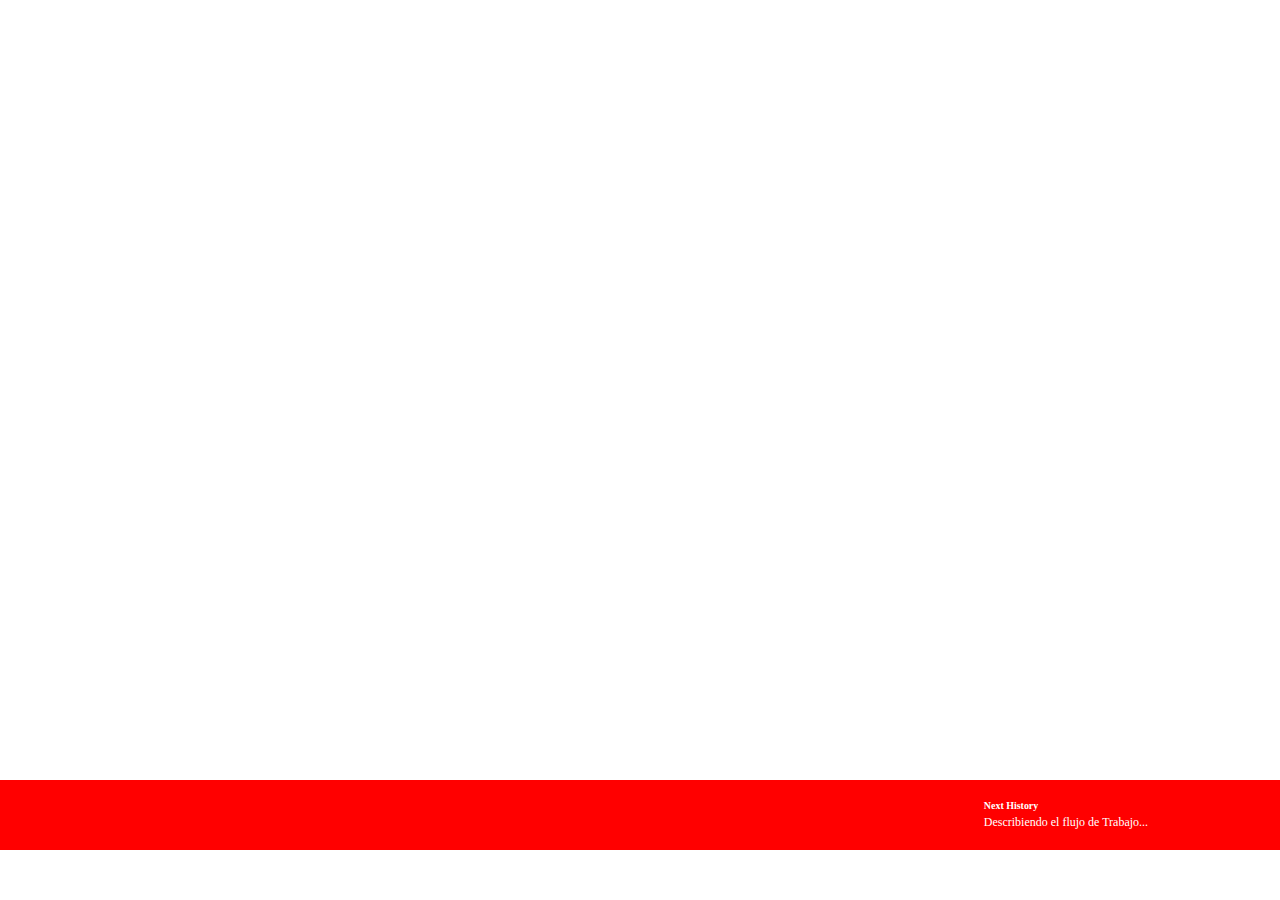
==== index.html @ 76580e4e "footer" ====
<!DOCTYPE html>
<html lang="en">
<head>
	<meta charset="UTF-8">
	<link rel="stylesheet" href="font-icon/style.css">
	<link rel="stylesheet" href="assets/css/main.css">
	<title>Ejercio Enunciado</title>
</head>
<body>
	<footer>
		<div class="contenido-footer">
			<div class="contenido-left">
				<div class="fl">
					<span class="icon-heart"></span>
					<span class="icon-bubble2"></span>					
				</div>
				<div class="fr">
					<span class="icon-twitter"></span>
					<span class="icon-facebook2"></span>
					<span class="icon-bookmark"></span>	
				</div>
				
			</div>
			<div class="contenido-rigth">
				<h5 class="m0 pb4">Next History</h5>
				<p class="m0">Describiendo el flujo de Trabajo...</p>
			</div>				
		</div>
	</footer>
</body>
</html>
---- assets/css/main.css ----
body{
	margin:0;
	padding: 0;
}
footer{
	position: fixed;
	bottom: 50px;/*cambiar por 0*/
	height: 70px;
	background: red;
	color: white;
	width: 100%;
}
/*Estilo del footer*/
.contenido-footer{
	height: 100%;
	margin-left: 20%;
}
.contenido-left{
	display: inline-block;
	width: 70%;
	margin: 25px 0;
	padding-right: 5px;
	border-right: 1px solid white;
}
.contenido-rigth{
	position: absolute;
	top: 20px;
	display: inline-block;
	margin-left: 5px;
	font-size: 12px;
}
.fl{
	float: left;
}
.fr{
	float: right;
}
.m0{
	margin: 0;
}
.pb4{
	padding-bottom: 4px;
}
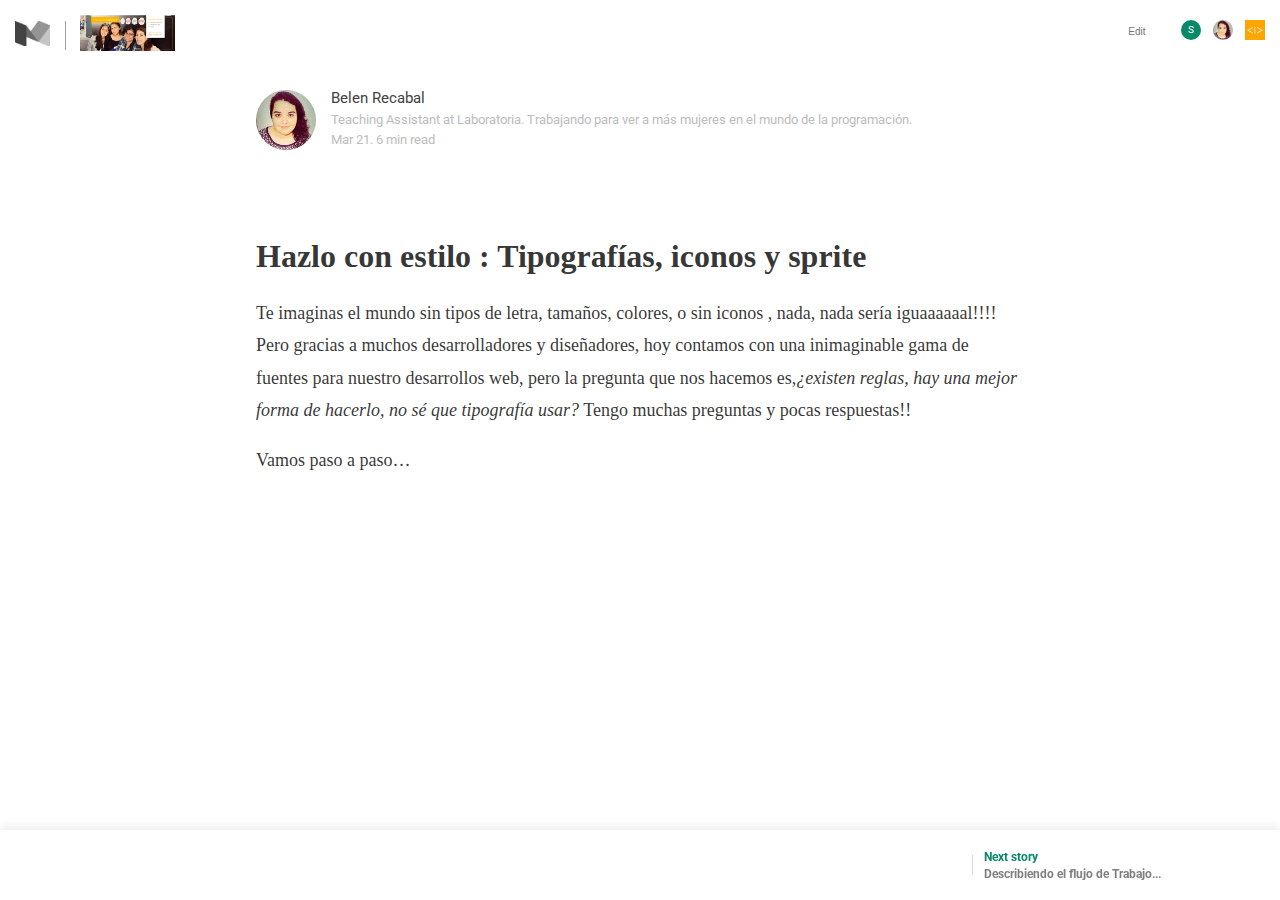
==== commit 97d98236: "terminando estructura en html" ====
--- a/index.html
+++ b/index.html
@@ -2,27 +2,65 @@
 <html lang="en">
 <head>
 	<meta charset="UTF-8">
+	<link href="https://fonts.googleapis.com/css?family=Roboto" rel="stylesheet">
 	<link rel="stylesheet" href="font-icon/style.css">
 	<link rel="stylesheet" href="assets/css/main.css">
 	<title>Ejercio Enunciado</title>
 </head>
 <body>
+	<header>
+		<div class="contenido-header">
+			<div class="fl mt15">
+				<div class="div-icon-home">
+					<img src="assets/img/logo-medium.jpg">
+				</div>
+				<img src="assets/img/foto.png">			
+				<span class="icon-twitter pos-tl"></span>					
+				<span class="circulo icon-facebook2 pos-tl"></span>		
+			</div>
+			<div class="fr mt15">
+				<input  id="buscar"type="text" name="" placeholder="Edit">
+				<span class="icon-search fs10"></span>					
+				<div class="pos-medio mh10">
+					<span class="circulo tmediano pt4">S</span>
+					<img class="circulo tmediano" src="assets/img/retrato.jpeg">
+					<img src="assets/img/logo_laboratoria.png">
+				</div>
+
+			</div>
+		</div>
+	</header>
+	<section id="contenido-general">
+		<div id="section-descripcion">
+			<img class="circulo" src="assets/img/retrato.jpeg">
+			<div class="descripcion-autor">
+				<p>Belen Recabal</p>
+				<p>Teaching Assistant at Laboratoria. Trabajando para ver a más mujeres en el mundo de la programación.</p>
+				<p>Mar 21. 6 min read</p>
+			</div>
+		</div>
+		<div class="div-tema">
+		<h1>Hazlo con estilo : Tipografías, iconos y sprite</h1>
+		<p>Te imaginas el mundo sin tipos de letra, tamaños, colores, o sin iconos , nada, nada sería iguaaaaaal!!!! Pero gracias a muchos desarrolladores y diseñadores, hoy contamos con una inimaginable gama de fuentes para nuestro desarrollos web, pero la pregunta que nos hacemos es,<em>¿existen reglas, hay una mejor forma de hacerlo, no sé que tipografía usar?</em>  Tengo muchas preguntas y pocas respuestas!!</p>
+		<p>Vamos paso a paso…</p>		
+		</div>
+	</section>
 	<footer>
 		<div class="contenido-footer">
 			<div class="contenido-left">
 				<div class="fl">
-					<span class="icon-heart"></span>
-					<span class="icon-bubble2"></span>					
+					<span class="icon-heart mr8"></span>
+					<span class="icon-bubble2 mr8"></span>					
 				</div>
-				<div class="fr">
-					<span class="icon-twitter"></span>
-					<span class="icon-facebook2"></span>
-					<span class="icon-bookmark"></span>	
+				<div class="fr border">
+					<span class="icon-twitter mr8"></span>
+					<span class="circulo icon-facebook2 mr8"></span>
+					<span class="icon-bookmark mr8"></span>	
 				</div>
 				
 			</div>
 			<div class="contenido-rigth">
-				<h5 class="m0 pb4">Next History</h5>
+				<h5 class="m0 text-verde">Next story</h5>
 				<p class="m0">Describiendo el flujo de Trabajo...</p>
 			</div>				
 		</div>
--- a/font-icon/style.css
+++ b/font-icon/style.css
@@ -0,0 +1,62 @@
+@font-face {
+  font-family: 'icomoon';
+  src:  url('fonts/icomoon.eot?3839ac');
+  src:  url('fonts/icomoon.eot?3839ac#iefix') format('embedded-opentype'),
+    url('fonts/icomoon.ttf?3839ac') format('truetype'),
+    url('fonts/icomoon.woff?3839ac') format('woff'),
+    url('fonts/icomoon.svg?3839ac#icomoon') format('svg');
+  font-weight: normal;
+  font-style: normal;
+}
+
+[class^="icon-"], [class*=" icon-"] {
+  /* use !important to prevent issues with browser extensions that change fonts */
+  font-family: 'icomoon' !important;
+  speak: none;
+  font-style: normal;
+  font-weight: normal;
+  font-variant: normal;
+  text-transform: none;
+  line-height: 1;
+  color: grey;
+
+  /* Better Font Rendering =========== */
+  -webkit-font-smoothing: antialiased;
+  -moz-osx-font-smoothing: grayscale;
+}
+
+.icon-home:before {
+  content: "\e902";
+  font-size: 40px;
+}
+.icon-office:before {
+  content: "\e903";
+}
+.icon-bubble:before {
+  content: "\e96b";
+}
+.icon-bubble2:before {
+  content: "\e96e";
+}
+.icon-search:before {
+  content: "\e986";
+}
+.icon-bookmark:before {
+  content: "\e9d2";
+}
+.icon-heart:before {
+  content: "\e9da";
+}
+.icon-facebook2:before {
+  content: "\ea91";
+}
+.icon-twitter:before {
+  content: "\ea96";
+}
+.icon-heart2:before {
+  content: "\e900";
+}
+.icon-star:before {
+  content: "\e901";
+}
+
--- a/assets/css/main.css
+++ b/assets/css/main.css
@@ -1,14 +1,121 @@
 body{
 	margin:0;
 	padding: 0;
+	font-family:'Roboto', sans-serif;;
+}
+header{
+	width: 100%;
+	height: 70px;
 }
 footer{
 	position: fixed;
-	bottom: 50px;/*cambiar por 0*/
+	bottom: 0;/*cambiar por 0*/
 	height: 70px;
-	background: red;
+	color: grey;
+	width: 100%;
+	z-index: 2000;
+	box-shadow: 0 -3px 10px 0 rgba(0,0,0,.0785)
+}
+h1{
+	font-family: "Lucida Sans Unicode";
+	color: rgba(0,0,0,.8);
+	font-size: 32px;
+}
+
+/*Estilo del header*/
+.contenido-header{
+	width: 100%;
+	height: 100%;
+}
+.div-icon-home{
+	position: relative;
+	top: -5px;
+	display: inline-block;
+	padding: 0 15px;
+	border-right: 1px solid #A4A4A4;
+	margin-right: 10px;
+}
+.div-icon-home img{
+	width: 35px;
+	height: 25px
+}
+.circulo{
+	display: inline-block;
+	border-radius: 50%;
+	overflow: hidden;
+}
+.pos-tl{
+	position: relative;
+	top: -8px;
+	left: 15px;
+	margin-left: 5px;
+}
+.mt15{
+	margin-top: 15px;
+}
+.fs10{
+	font-size: 10px;
+}
+#buscar{
+	border: none;
+	width: 20px;
+	font-size: 10px;
+}
+.tmediano{
+	box-sizing: border-box;
+	text-align: center;
+	width: 20px;
+	height: 20px;
 	color: white;
-	width: 100%;
+	font-size: 10px;
+	margin-right: 8px;
+	background-color: #088A68;
+}
+.pt4{
+	padding-top: 4px;
+}
+img+img{
+	width: 20px;
+	height: 20px;
+}
+.pos-medio{
+	position: relative;
+	top: 5px;
+	display: inline-block;
+	padding-top: 0;
+}
+.mh10{
+	margin:0 15px;
+}
+
+/*Contenido General*/
+#contenido-general{
+	margin: 0 20%;
+	z-index: 1;
+}
+.descripcion-autor{
+	font-size: 13px;
+	position: relative;
+    top: -70px;
+    left: 70px;
+    color: #BDBDBD;
+}
+.descripcion-autor p{
+	margin: 5px;
+}
+.descripcion-autor p:first-child{
+	color: #424242;
+	font-size: 15px;
+}
+#section-descripcion{
+	margin-top: 20px;
+	margin-bottom: 0px;
+}
+.div-tema p{
+	font-family: Georgia;
+	line-height: 1.8;
+	font-size: 18px;
+	color: rgba(0,0,0,.8)
 }
 /*Estilo del footer*/
 .contenido-footer{
@@ -35,9 +142,19 @@
 .fr{
 	float: right;
 }
+.mr8{
+	margin-right: 8px;
+}
+.border{
+	padding-right: 10px;
+	border-right: 1px solid #D8D8D8;
+}
 .m0{
 	margin: 0;
+	font-weight: bold;
 }
-.pb4{
-	padding-bottom: 4px;
+.text-verde{
+	padding-bottom: 3px;
+	color: #088A68;
+	font-size: 12px;
 }